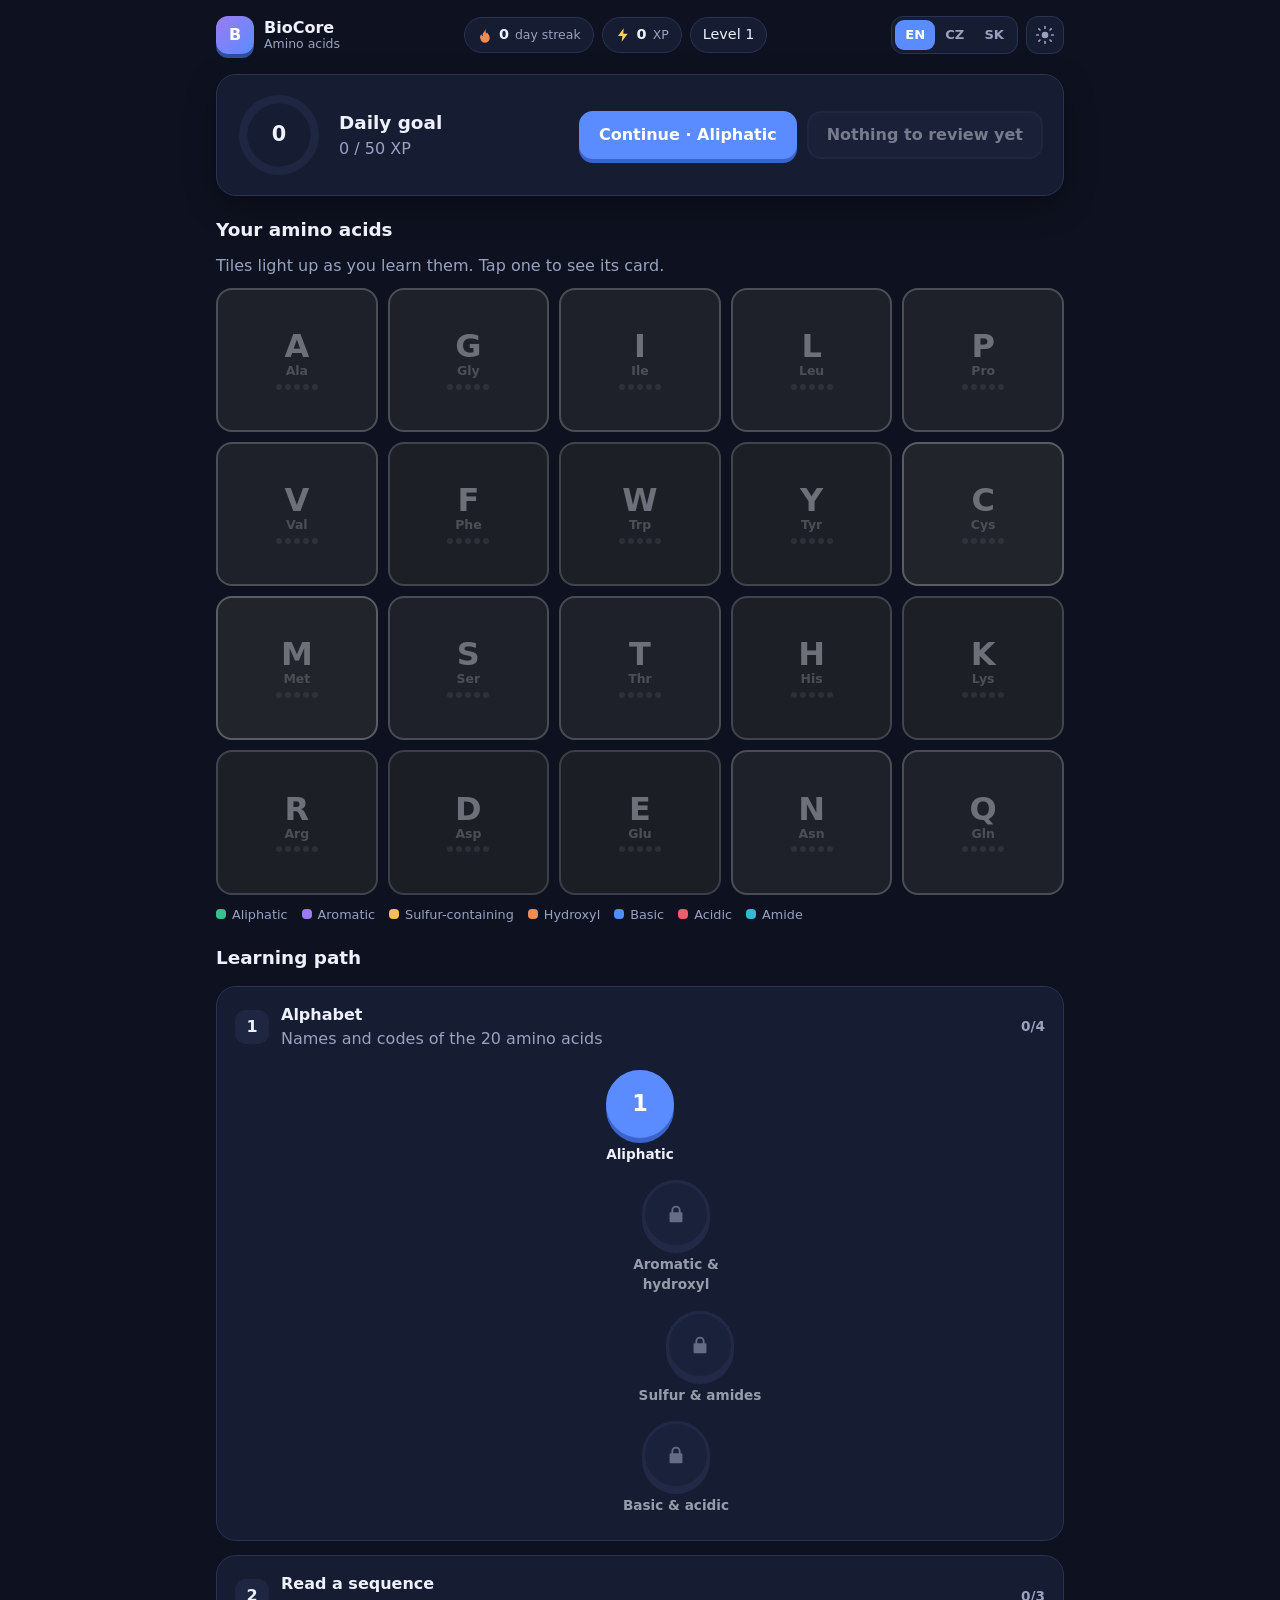
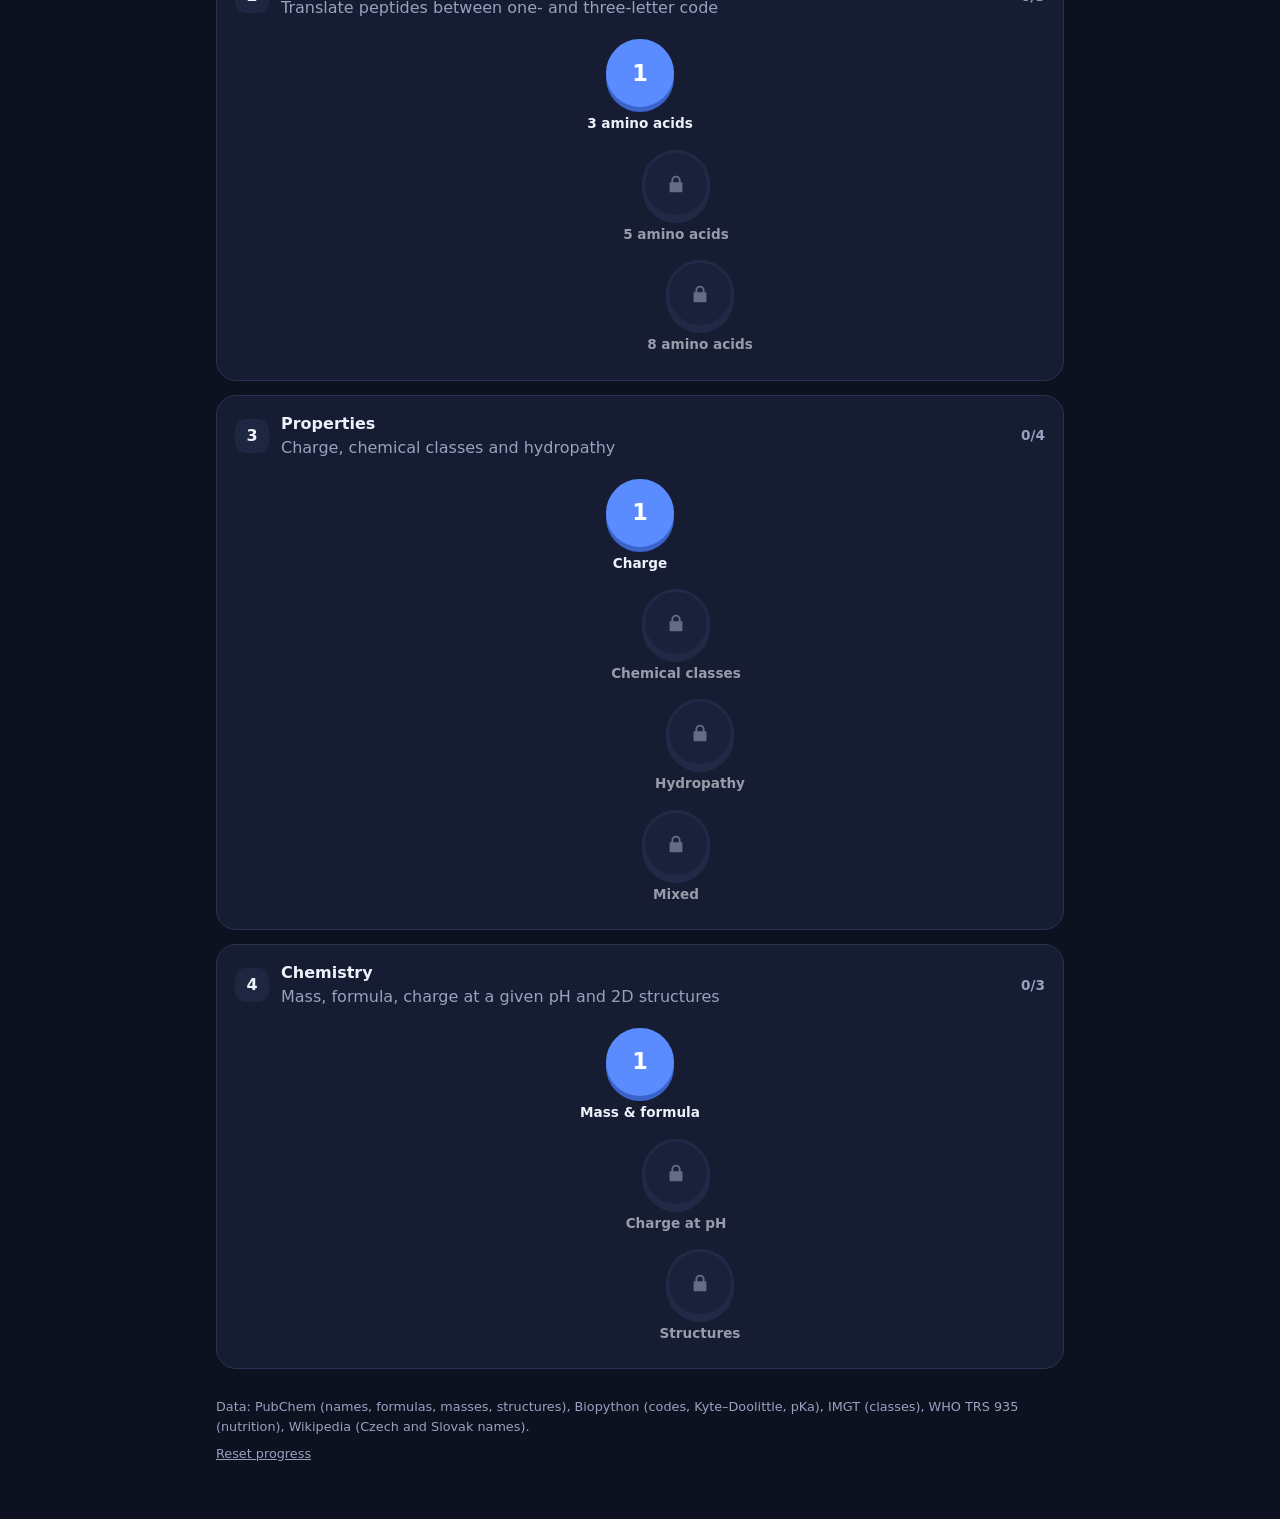
==== index.html @ cbd3492c "Pridaná prvá verzia modulu Aminokyseliny - Dáta z PubChem, Biopython, IMGT a WHO (build_data.py) - L" ====
<!doctype html>
<html lang="en" data-theme="dark">
<head>
<meta charset="utf-8">
<meta name="viewport" content="width=device-width, initial-scale=1">
<title>BioCore · Amino acids</title>
<link rel="stylesheet" href="css/style.css">
</head>
<body>
<div id="app"></div>
<script src="js/vendor/smiles-drawer.min.js"></script>
<script type="module" src="js/app.js"></script>
</body>
</html>
---- css/style.css ----
:root, :root[data-theme="dark"] {
  --bg: #0e1220; --surface: #161c31; --surface-2: #1e2642; --line: #2a3354;
  --text: #eef1fb; --muted: #98a2c0;
  --primary: #5b8cff; --primary-d: #3a63cc; --on-primary: #fff;
  --good: #3ddc97; --good-bg: #123a2c; --bad: #ff6b7a; --bad-bg: #40202a; --bad-d: #c94457; --gold: #ffcf5c;
  --c-aliphatic: #34c38f; --c-aromatic: #9b7bf2; --c-sulfur: #f2c14e; --c-hydroxyl: #f28b4e;
  --c-basic: #4f8ff7; --c-acidic: #ee5d6c; --c-amide: #35b9d6;
  --shadow: 0 10px 30px rgba(0, 0, 0, .35);
}
:root[data-theme="light"] {
  --bg: #f3f5fb; --surface: #ffffff; --surface-2: #eceff9; --line: #dde2f0;
  --text: #1a2038; --muted: #5d6785;
  --primary: #3d6df2; --primary-d: #2548b8;
  --good: #1a9d64; --good-bg: #dcf6ea; --bad: #d8394d; --bad-bg: #fde4e8; --bad-d: #a82a3b; --gold: #e0a100;
  --c-aliphatic: #1fa874; --c-aromatic: #7a55e0; --c-sulfur: #d49a00; --c-hydroxyl: #e0702a;
  --c-basic: #2f6fe0; --c-acidic: #d8394d; --c-amide: #16a0c0;
  --shadow: 0 10px 30px rgba(30, 40, 90, .12);
}

* { box-sizing: border-box; }
html { color-scheme: dark light; }
body {
  margin: 0; background: var(--bg); color: var(--text);
  font: 16px/1.5 Inter, system-ui, -apple-system, "Segoe UI", Roboto, sans-serif;
  -webkit-font-smoothing: antialiased;
}
h1, h2, p { margin: 0; }
h2 { font-size: 1.15rem; }
button, input { font: inherit; color: inherit; }
button { cursor: pointer; }
button:disabled { cursor: default; }
.muted { color: var(--muted); }
.icon { display: inline-flex; vertical-align: middle; }
:focus-visible { outline: 3px solid color-mix(in srgb, var(--primary) 60%, transparent); outline-offset: 2px; }

/* ---- layout ------------------------------------------------------------------------------ */
.page { max-width: 880px; margin: 0 auto; padding: 16px 16px 56px; display: grid; gap: 20px; }
.top { display: flex; align-items: center; gap: 12px; flex-wrap: wrap; justify-content: space-between; }
.brand { display: flex; align-items: center; gap: 10px; }
.brand > div { display: grid; line-height: 1.2; }
.brand .muted { font-size: .78rem; }
.logo {
  width: 38px; height: 38px; border-radius: 12px; display: grid; place-items: center; font-weight: 800; color: #fff;
  background: linear-gradient(135deg, var(--c-aromatic), var(--primary)); box-shadow: 0 4px 0 color-mix(in srgb, var(--primary-d) 80%, #000);
}
.chips { display: flex; gap: 8px; flex-wrap: wrap; }
.chip {
  display: inline-flex; align-items: center; gap: 6px; padding: 6px 12px; border-radius: 999px;
  background: var(--surface); border: 1px solid var(--line); font-size: .9rem;
}
.chip.flame .icon { color: var(--c-hydroxyl); }
.chip.bolt .icon { color: var(--gold); }
.chip .muted { font-size: .78rem; }
.tools { display: flex; gap: 8px; align-items: center; }
.seg { display: inline-flex; background: var(--surface); border: 1px solid var(--line); border-radius: 12px; padding: 3px; }
.seg button { border: 0; background: none; padding: 5px 10px; border-radius: 9px; font-size: .82rem; font-weight: 700; color: var(--muted); }
.seg button.on { background: var(--primary); color: var(--on-primary); }
.icon-btn {
  width: 38px; height: 38px; display: grid; place-items: center; border-radius: 12px;
  background: var(--surface); border: 1px solid var(--line); color: var(--muted);
}
.icon-btn:hover { color: var(--text); }

.card, .unit, .sheet { background: var(--surface); border: 1px solid var(--line); border-radius: 20px; }
.block { display: grid; gap: 10px; }

/* ---- buttons ----------------------------------------------------------------------------- */
.btn {
  border: 2px solid var(--line); border-radius: 14px; padding: 10px 18px; font-weight: 700; background: var(--surface-2);
  box-shadow: 0 4px 0 var(--line); transition: transform .08s, box-shadow .08s;
}
.btn:active:not(:disabled) { transform: translateY(3px); box-shadow: 0 1px 0 var(--line); }
.btn.primary { background: var(--primary); border-color: var(--primary); color: var(--on-primary); box-shadow: 0 4px 0 var(--primary-d); }
.btn.primary:active:not(:disabled) { box-shadow: 0 1px 0 var(--primary-d); }
.btn.danger { background: var(--bad); border-color: var(--bad); color: #fff; box-shadow: 0 4px 0 var(--bad-d); }
.btn:disabled { opacity: .45; box-shadow: none; transform: none; }
.btn.big { padding: 13px 28px; font-size: 1.05rem; }
.link { background: none; border: 0; color: var(--muted); text-decoration: underline; padding: 0; }

/* ---- daily goal ---------------------------------------------------------------------------- */
.goal { display: flex; align-items: center; gap: 18px; padding: 18px 20px; flex-wrap: wrap; box-shadow: var(--shadow); }
.ring { position: relative; width: 84px; height: 84px; display: grid; place-items: center; }
.ring svg { position: absolute; inset: 0; }
.ring .track { fill: none; stroke: var(--surface-2); stroke-width: 8; }
.ring .fill { fill: none; stroke: var(--good); stroke-width: 8; stroke-linecap: round; transition: stroke-dashoffset .6s; }
.ring b { font-size: 1.3rem; }
.goal-text { flex: 1; min-width: 120px; }
.goal-actions { display: flex; gap: 10px; flex-wrap: wrap; }

/* ---- amino acid tiles ------------------------------------------------------------------------ */
.tiles { display: grid; grid-template-columns: repeat(5, 1fr); gap: 10px; }
.tile {
  position: relative; aspect-ratio: 1.12; border-radius: 16px; border: 2px solid var(--c);
  background: color-mix(in srgb, var(--c) 20%, var(--surface)); display: grid; place-items: center; align-content: center; gap: 0;
  padding: 6px 4px; transition: transform .12s, filter .3s, opacity .3s;
}
.tile:hover { transform: translateY(-3px); }
.tile.dim { filter: grayscale(1); opacity: .42; }
.tile.dim:hover { opacity: .75; }
.tl-one { font-size: clamp(1.4rem, 5vw, 2rem); font-weight: 800; line-height: 1; }
.tl-three { font-size: .78rem; color: var(--muted); font-weight: 600; }
.due { position: absolute; top: 7px; right: 7px; width: 9px; height: 9px; border-radius: 50%; background: var(--gold); box-shadow: 0 0 0 3px color-mix(in srgb, var(--gold) 30%, transparent); }
.pips { display: inline-flex; gap: 3px; margin-top: 3px; }
.pips i { width: 6px; height: 6px; border-radius: 50%; background: color-mix(in srgb, var(--muted) 35%, transparent); }
.pips i.on { background: var(--good); }
.legend { display: flex; gap: 8px 14px; flex-wrap: wrap; font-size: .8rem; color: var(--muted); }
.key { display: inline-flex; align-items: center; gap: 6px; }
.key i { width: 10px; height: 10px; border-radius: 4px; background: var(--c); }

/* ---- learning path --------------------------------------------------------------------------- */
.unit { padding: 16px 18px 24px; margin-top: 4px; }
.unit-head { display: flex; align-items: center; gap: 12px; }
.unit-head > div { flex: 1; }
.unit-n { width: 34px; height: 34px; border-radius: 11px; display: grid; place-items: center; font-weight: 800; background: var(--surface-2); }
.unit-count { color: var(--muted); font-size: .85rem; font-weight: 700; }
.nodes { display: grid; justify-items: center; gap: 14px; margin-top: 18px; }
.node {
  background: none; border: 0; display: grid; justify-items: center; gap: 6px; transform: translateX(var(--off, 0));
}
.circle {
  width: 68px; height: 68px; border-radius: 50%; display: grid; place-items: center; font-size: 1.4rem; font-weight: 800;
  border: 3px solid var(--line); background: var(--surface-2); color: var(--muted); box-shadow: 0 5px 0 var(--line);
  transition: transform .1s, box-shadow .1s;
}
.node.open .circle { background: var(--primary); border-color: var(--primary); color: #fff; box-shadow: 0 5px 0 var(--primary-d); }
.node.done .circle { background: var(--good); border-color: var(--good); color: #fff; box-shadow: 0 5px 0 color-mix(in srgb, var(--good) 60%, #000); }
.node.next .circle { animation: bob 1.6s ease-in-out infinite; }
.node.open:active .circle, .node.done:active .circle { transform: translateY(4px); box-shadow: 0 1px 0 var(--primary-d); }
.node.locked { opacity: .6; }
.nlabel { font-size: .85rem; font-weight: 600; max-width: 150px; text-align: center; }
.stars { display: inline-flex; gap: 2px; color: color-mix(in srgb, var(--muted) 40%, transparent); }
.stars .on { color: var(--gold); }
@keyframes bob { 50% { transform: translateY(-5px); } }

.foot { display: grid; gap: 8px; justify-items: start; font-size: .8rem; margin-top: 8px; }

/* ---- amino acid card (modal) --------------------------------------------------------------------- */
.overlay { position: fixed; inset: 0; background: rgba(5, 8, 18, .6); backdrop-filter: blur(4px); display: grid; place-items: center; padding: 16px; z-index: 10; }
.sheet { position: relative; width: min(460px, 100%); max-height: 92vh; overflow: auto; padding: 22px; display: grid; gap: 14px; box-shadow: var(--shadow); }
.sheet .close { position: absolute; top: 12px; right: 12px; }
.sheet-head { display: flex; align-items: center; gap: 14px; padding-right: 44px; }
.badge {
  width: 62px; height: 62px; border-radius: 18px; display: grid; place-items: center; font-size: 2rem; font-weight: 800; color: #fff;
  background: var(--c); box-shadow: 0 5px 0 color-mix(in srgb, var(--c) 60%, #000);
}
.structure-host { min-height: 150px; display: grid; place-items: center; border-radius: 16px; background: var(--bg); border: 1px solid var(--line); padding: 6px; color: var(--muted); font-size: .8rem; word-break: break-all; }
.structure-host svg { width: 100%; max-width: 380px; height: auto; }
.kvs { display: grid; grid-template-columns: 1fr 1fr; gap: 8px; }
.kv { display: flex; justify-content: space-between; gap: 8px; align-items: center; padding: 8px 12px; border-radius: 12px; background: var(--surface-2); font-size: .88rem; }
.kvs .kv { flex-direction: column; align-items: flex-start; gap: 0; }
.pubchem { color: var(--primary); font-size: .85rem; }

/* ---- lesson ------------------------------------------------------------------------------------------ */
.lesson { min-height: 100vh; display: grid; grid-template-rows: auto 1fr auto; max-width: 720px; margin: 0 auto; }
.ltop { display: flex; align-items: center; gap: 14px; padding: 16px 16px 6px; }
.bar { flex: 1; height: 14px; border-radius: 999px; background: var(--surface-2); overflow: hidden; }
.bar i { display: block; height: 100%; background: var(--good); border-radius: 999px; transition: width .4s; }
.lmain { padding: 16px 16px 32px; display: grid; gap: 22px; align-content: start; }
.q-head { display: grid; gap: 10px; }
.q-prompt { font-size: 1.25rem; font-weight: 700; }
.q-big {
  justify-self: start; padding: 14px 22px; border-radius: 18px; background: var(--surface); border: 2px solid var(--line); font-weight: 800;
  box-shadow: 0 4px 0 var(--line); max-width: 100%; overflow-wrap: anywhere;
}
.q-big.word { font-size: 1.8rem; }
.q-big.code { font-size: 2.4rem; font-family: ui-monospace, "SF Mono", Menlo, monospace; }
.q-big.seq { font-size: 1.6rem; font-family: ui-monospace, "SF Mono", Menlo, monospace; letter-spacing: .08em; }
.q-structure { min-height: 200px; }
.opts { display: grid; gap: 12px; }
.opts.n4 { grid-template-columns: 1fr 1fr; }
.opt {
  position: relative; text-align: left; padding: 14px 16px 14px 44px; border-radius: 16px; background: var(--surface);
  border: 2px solid var(--line); box-shadow: 0 4px 0 var(--line); font-weight: 600; font-size: 1.05rem; transition: transform .08s, box-shadow .08s;
}
.opt.code { font-family: ui-monospace, "SF Mono", Menlo, monospace; font-size: 1.25rem; }
.opt.seq { font-family: ui-monospace, "SF Mono", Menlo, monospace; font-size: 1rem; letter-spacing: .05em; }
.opt:hover:not(:disabled) { border-color: var(--primary); }
.opt.sel { border-color: var(--primary); background: color-mix(in srgb, var(--primary) 16%, var(--surface)); box-shadow: 0 4px 0 var(--primary-d); }
.opt.good { border-color: var(--good); background: var(--good-bg); box-shadow: 0 4px 0 color-mix(in srgb, var(--good) 60%, #000); }
.opt.bad { border-color: var(--bad); background: var(--bad-bg); box-shadow: 0 4px 0 var(--bad-d); animation: shake .35s; }
.opt:disabled { color: inherit; }
.key-hint {
  position: absolute; left: 12px; top: 50%; transform: translateY(-50%); width: 22px; height: 22px; border-radius: 7px; display: grid; place-items: center;
  font-size: .72rem; font-weight: 700; color: var(--muted); border: 1.5px solid var(--line);
}
.opt.match { padding-left: 16px; }
.matchgrid { display: grid; grid-template-columns: 1fr 1fr; gap: 16px; }
.matchgrid > div { display: grid; gap: 12px; align-content: start; }
.typebox { display: grid; }
.answer {
  width: 100%; padding: 16px 18px; border-radius: 16px; background: var(--surface); border: 2px solid var(--line); font-size: 1.3rem;
  box-shadow: 0 4px 0 var(--line);
}
.answer.single { max-width: 130px; justify-self: center; text-align: center; font-size: 2.6rem; font-weight: 800; padding: 10px 0; font-family: ui-monospace, "SF Mono", Menlo, monospace; text-transform: uppercase; }
.answer.single::placeholder { color: var(--muted); opacity: .5; }
.typebox { gap: 18px; }
.pad { display: none; }
.padkey {
  min-height: 48px; border-radius: 12px; border: 2px solid var(--line); background: var(--surface); box-shadow: 0 3px 0 var(--line);
  font-weight: 800; font-size: 1.1rem; font-family: ui-monospace, "SF Mono", Menlo, monospace;
}
.padkey:active { transform: translateY(2px); box-shadow: 0 1px 0 var(--line); }
.hint { margin-right: auto; }
@media (pointer: coarse) { .pad { display: grid; grid-template-columns: repeat(5, 1fr); gap: 8px; } }
.answer:focus { outline: none; border-color: var(--primary); }
.answer.good { border-color: var(--good); background: var(--good-bg); }
.answer.bad { border-color: var(--bad); background: var(--bad-bg); animation: shake .35s; }
@keyframes shake { 25% { transform: translateX(-6px); } 75% { transform: translateX(6px); } }

.lfoot { padding: 16px; border-top: 2px solid var(--line); display: flex; justify-content: flex-end; align-items: center; gap: 16px; min-height: 92px; }
.lfoot.good { background: var(--good-bg); border-color: var(--good); color: var(--good); }
.lfoot.bad { background: var(--bad-bg); border-color: var(--bad); color: var(--bad); }
.lfoot .fb { flex: 1; display: grid; gap: 2px; }
.fb-title { display: flex; align-items: center; gap: 8px; font-size: 1.2rem; font-weight: 800; }
.fb-answer { font-weight: 700; }
.fb-explain { color: var(--text); font-size: .9rem; white-space: pre-line; opacity: .9; }

/* ---- result ---------------------------------------------------------------------------------------------- */
.result { min-height: 100vh; display: grid; place-content: center; justify-items: center; gap: 22px; padding: 24px; text-align: center; }
.trophy { display: flex; gap: 6px; color: color-mix(in srgb, var(--muted) 35%, transparent); }
.trophy .on { color: var(--gold); animation: pop .5s both; }
.trophy span:nth-child(2) { margin-top: -14px; }
.trophy .on:nth-child(2) { animation-delay: .15s; }
.trophy .on:nth-child(3) { animation-delay: .3s; }
@keyframes pop { 0% { transform: scale(0) rotate(-30deg); } 70% { transform: scale(1.25); } 100% { transform: scale(1); } }
.result-stats { display: flex; gap: 14px; }
.result-stats > div { display: grid; gap: 2px; padding: 14px 20px; min-width: 104px; border-radius: 16px; background: var(--surface); border: 1px solid var(--line); }
.result-stats b { font-size: 1.6rem; }
.result-stats .muted { font-size: .8rem; }
.result-actions { display: flex; gap: 12px; flex-wrap: wrap; justify-content: center; }

@media (max-width: 560px) {
  .tiles { grid-template-columns: repeat(4, 1fr); gap: 8px; }
  .opts.n4 { grid-template-columns: 1fr; }
  .matchgrid { gap: 10px; }
  .goal-actions .btn { flex: 1; }
  .kvs { grid-template-columns: 1fr; }
}
@media (prefers-reduced-motion: reduce) {
  * { animation: none !important; transition: none !important; }
}
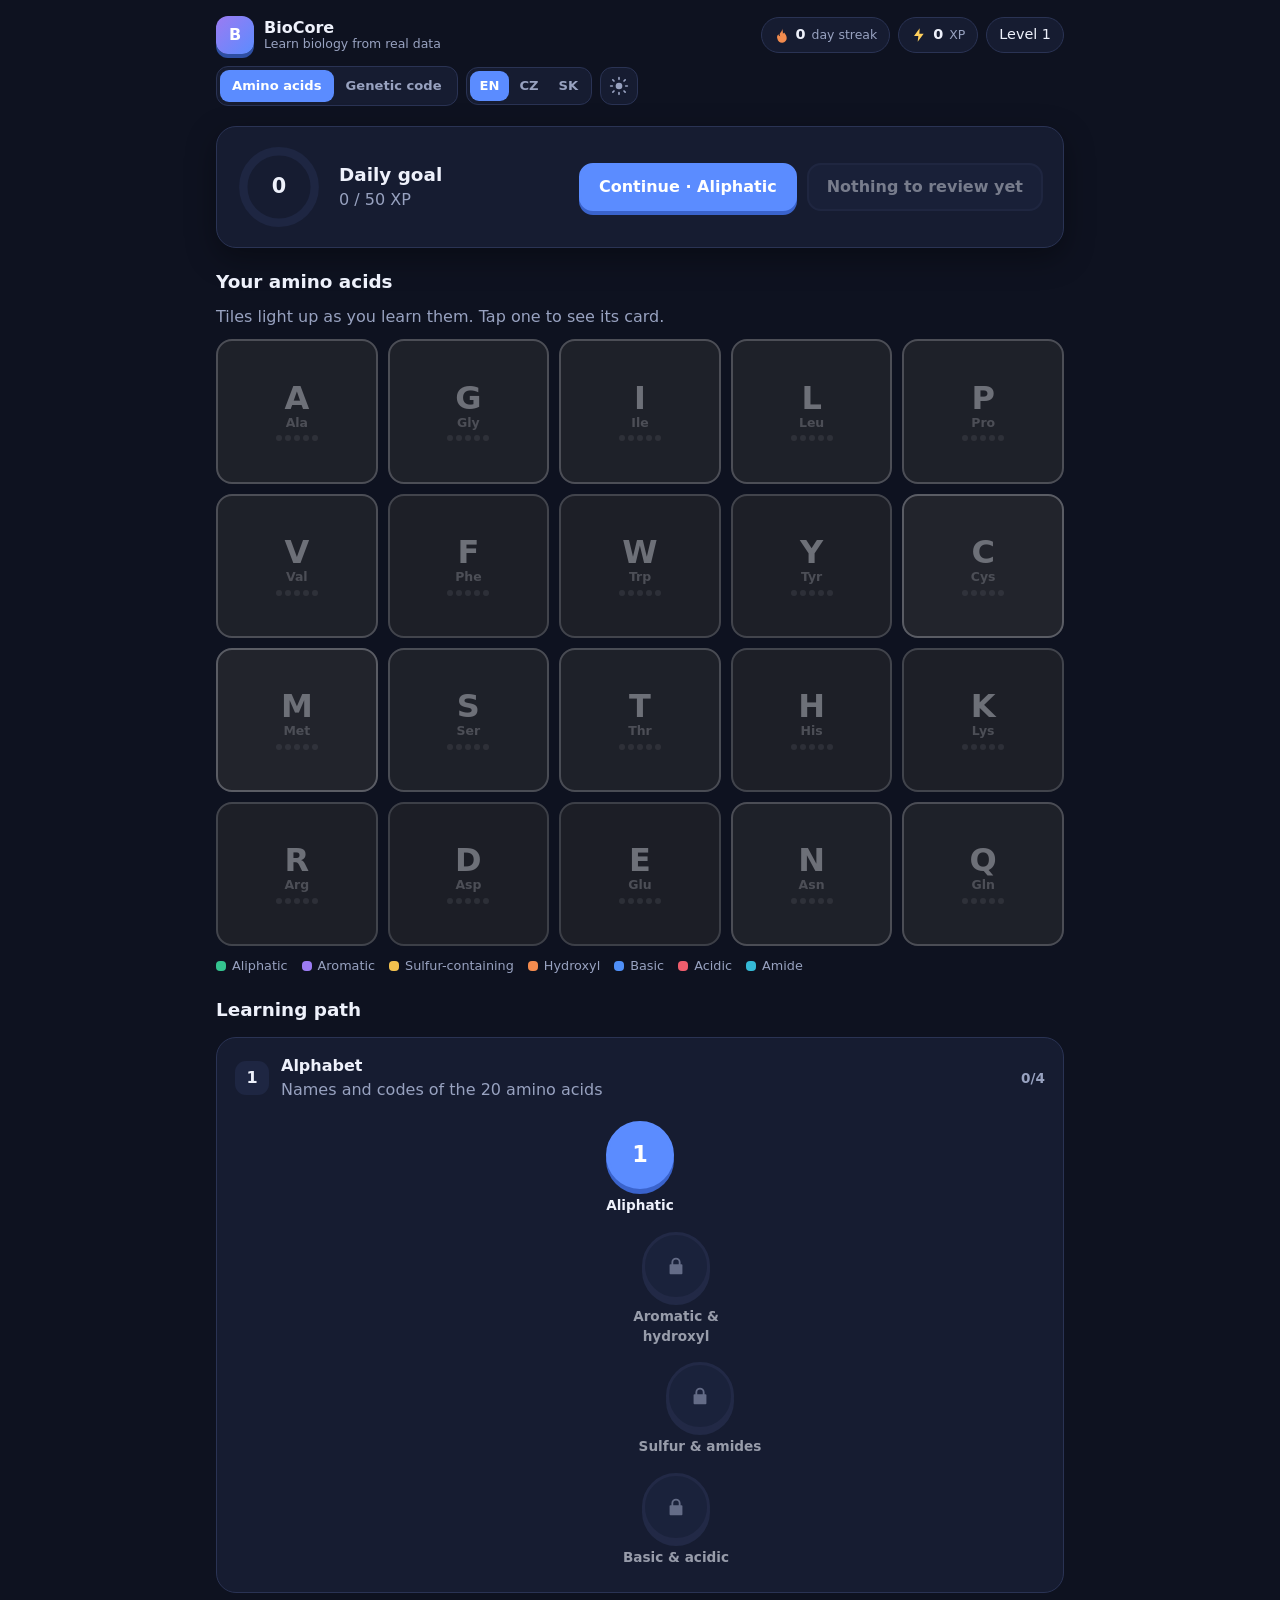
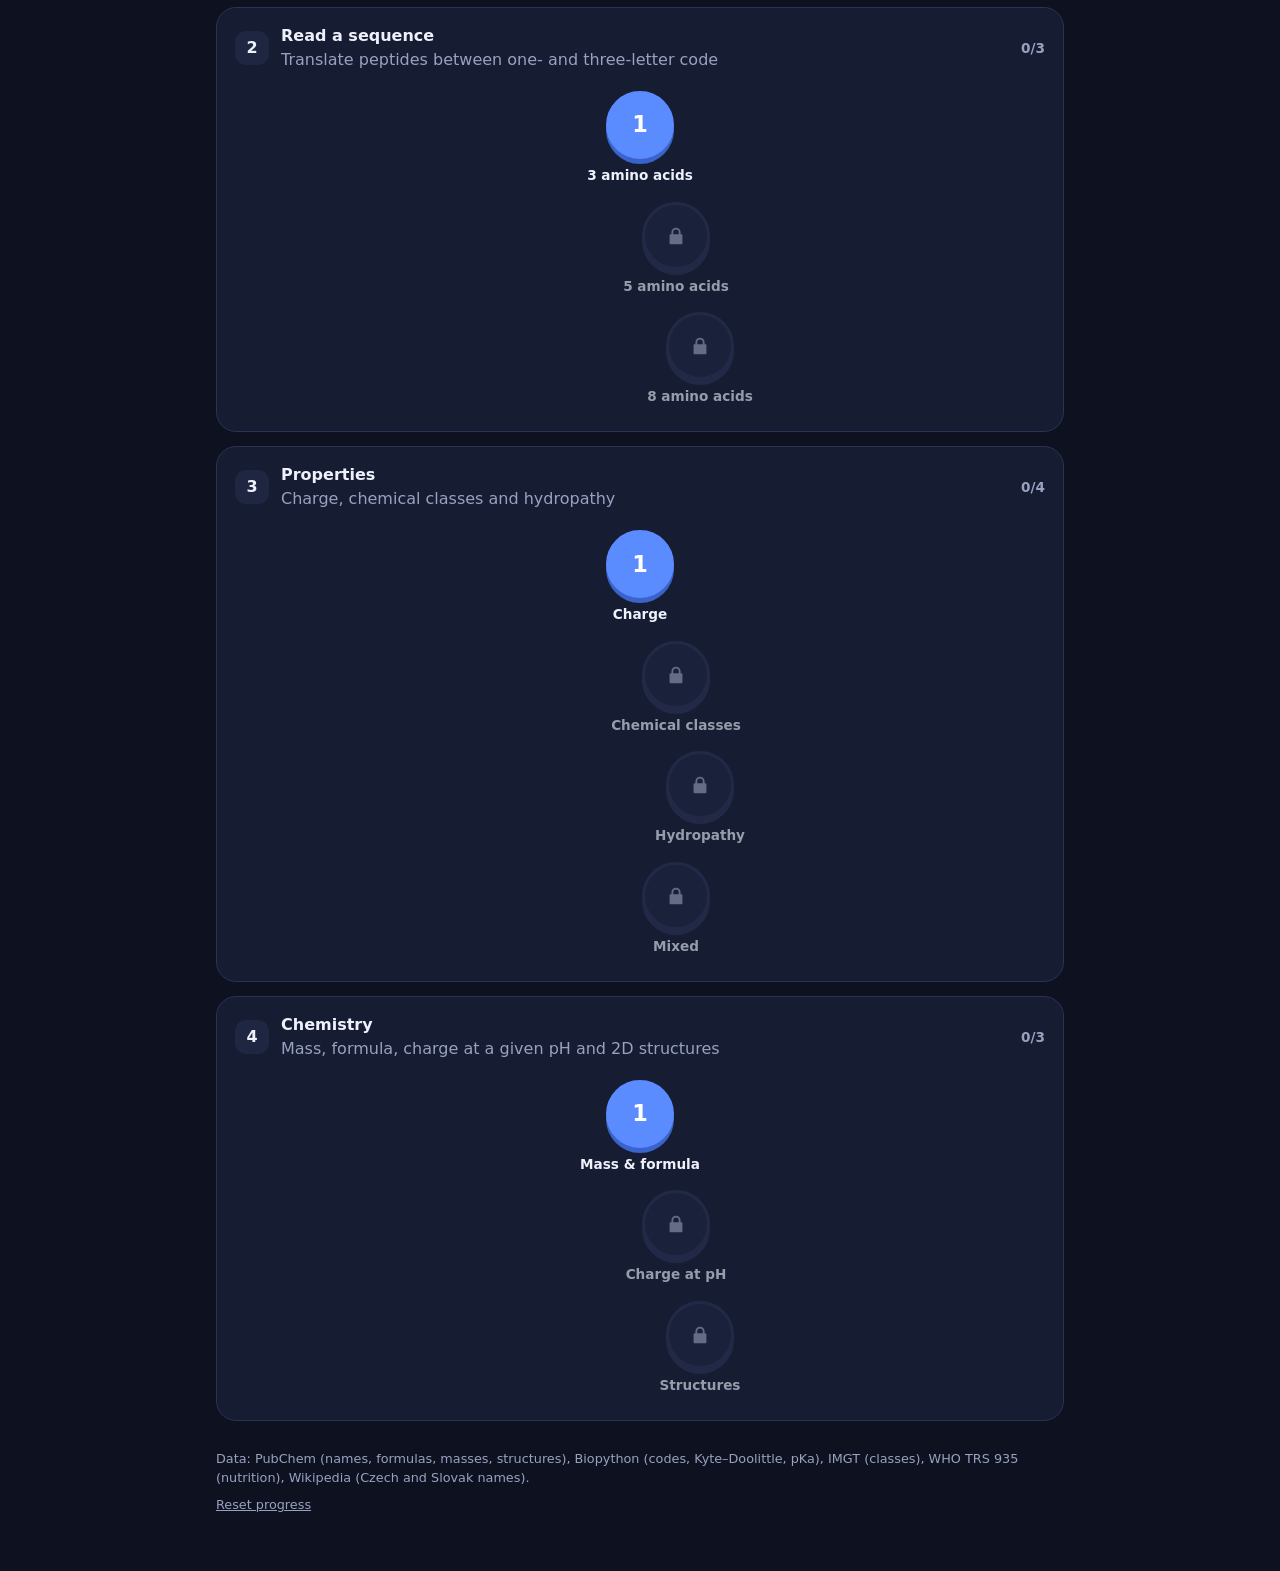
==== commit 093ddcb9: "Add the genetic code and translation module - Codon wheel: pick a base in each ring to build a codon" ====
--- a/index.html
+++ b/index.html
@@ -3,7 +3,7 @@
 <head>
 <meta charset="utf-8">
 <meta name="viewport" content="width=device-width, initial-scale=1">
-<title>BioCore · Amino acids</title>
+<title>BioCore</title>
 <link rel="stylesheet" href="css/style.css">
 </head>
 <body>
--- a/css/style.css
+++ b/css/style.css
@@ -168,6 +168,8 @@
 .q-structure { min-height: 200px; }
 .opts { display: grid; gap: 12px; }
 .opts.n4 { grid-template-columns: 1fr 1fr; }
+/* long answer texts (e.g. the consequences of a wobble mutation) need the full width to stay readable */
+.opts.wide { grid-template-columns: 1fr; }
 .opt {
   position: relative; text-align: left; padding: 14px 16px 14px 44px; border-radius: 16px; background: var(--surface);
   border: 2px solid var(--line); box-shadow: 0 4px 0 var(--line); font-weight: 600; font-size: 1.05rem; transition: transform .08s, box-shadow .08s;
@@ -207,13 +209,16 @@
 .answer.bad { border-color: var(--bad); background: var(--bad-bg); animation: shake .35s; }
 @keyframes shake { 25% { transform: translateX(-6px); } 75% { transform: translateX(6px); } }
 
-.lfoot { padding: 16px; border-top: 2px solid var(--line); display: flex; justify-content: flex-end; align-items: center; gap: 16px; min-height: 92px; }
+.lfoot { padding: 16px; border-top: 2px solid var(--line); display: flex; flex-wrap: wrap; justify-content: flex-end; align-items: flex-end; gap: 12px 16px; min-height: 92px; }
 .lfoot.good { background: var(--good-bg); border-color: var(--good); color: var(--good); }
 .lfoot.bad { background: var(--bad-bg); border-color: var(--bad); color: var(--bad); }
-.lfoot .fb { flex: 1; display: grid; gap: 2px; }
+.lfoot .fb { flex: 1 1 320px; min-width: 0; display: grid; gap: 4px; }
 .fb-title { display: flex; align-items: center; gap: 8px; font-size: 1.2rem; font-weight: 800; }
 .fb-answer { font-weight: 700; }
-.fb-explain { color: var(--text); font-size: .9rem; white-space: pre-line; opacity: .9; }
+/* the explanation is shown after every answer, right or wrong: it is what the lesson is really about */
+.fb-explain { display: grid; gap: 2px; color: var(--text); font-size: .92rem; }
+.fb-why { text-transform: uppercase; letter-spacing: .06em; font-size: .72rem; opacity: .7; }
+.fb-text { white-space: pre-line; line-height: 1.5; max-width: 66ch; }
 
 /* ---- result ---------------------------------------------------------------------------------------------- */
 .result { min-height: 100vh; display: grid; place-content: center; justify-items: center; gap: 22px; padding: 24px; text-align: center; }
@@ -229,6 +234,106 @@
 .result-stats .muted { font-size: .8rem; }
 .result-actions { display: flex; gap: 12px; flex-wrap: wrap; justify-content: center; }
 
+/* ---- modules & tool cards ------------------------------------------------------------------- */
+.seg.mods button { padding: 6px 12px; }
+.toolbar { display: flex; align-items: center; gap: 10px; }
+.toolbar > div { display: grid; line-height: 1.25; }
+.toolbar .muted { font-size: .78rem; }
+
+.toolcards { display: grid; grid-template-columns: 1fr 1fr; gap: 12px; }
+.toolcard {
+  display: flex; gap: 12px; align-items: flex-start; text-align: left; padding: 16px; border-radius: 18px;
+  background: var(--surface); border: 2px solid var(--line); box-shadow: 0 4px 0 var(--line);
+}
+.toolcard:hover { border-color: var(--primary); }
+.toolcard:active { transform: translateY(3px); box-shadow: 0 1px 0 var(--line); }
+.toolcard > div { display: grid; gap: 3px; }
+.toolcard .muted { font-size: .84rem; font-weight: 500; }
+.toolcard-icon { color: var(--primary); display: inline-flex; margin-top: 2px; }
+
+/* ---- codon wheel ----------------------------------------------------------------------------- */
+.readout {
+  display: flex; align-items: center; gap: 14px; flex-wrap: wrap; padding: 12px 18px;
+  border-radius: 18px; background: var(--surface); border: 1px solid var(--line);
+}
+.rd-codon { font: 800 1.7rem/1 ui-monospace, "SF Mono", Menlo, monospace; letter-spacing: .12em; }
+.rd-arrow { color: var(--muted); font-size: 1.3rem; }
+.rd-aa { display: grid; line-height: 1.2; }
+.rd-aa b.stop, .wheel-center b.stop { color: var(--bad); }
+.tag {
+  margin-left: auto; padding: 4px 10px; border-radius: 999px; font-size: .72rem; font-weight: 700;
+  background: color-mix(in srgb, var(--gold) 22%, transparent); color: var(--gold);
+}
+.wheel { --u: min(340px, 84vw); position: relative; width: var(--u); aspect-ratio: 1; margin: 10px auto; }
+.wheel .band {
+  position: absolute; left: 50%; top: 50%; transform: translate(-50%, -50%);
+  border: 1.5px dashed var(--line); border-radius: 50%;
+}
+.wheel .base {
+  position: absolute; left: 50%; top: 50%; width: calc(var(--u) * .13); height: calc(var(--u) * .13);
+  margin: calc(var(--u) * -.065) 0 0 calc(var(--u) * -.065);
+  display: grid; place-items: center; border-radius: 50%; font-weight: 800; font-size: calc(var(--u) * .055);
+  background: var(--surface-2); border: 2px solid var(--line); color: var(--text);
+  transform: rotate(calc(var(--i) * 90deg)) translateY(calc(var(--r) * var(--u) * -1)) rotate(calc(var(--i) * -90deg));
+}
+.wheel .base.on { background: var(--primary); border-color: var(--primary); color: var(--on-primary); }
+.wheel-center {
+  position: absolute; left: 50%; top: 50%; transform: translate(-50%, -50%); width: 24%; aspect-ratio: 1;
+  display: grid; place-items: center; border-radius: 50%; background: var(--surface); border: 2px solid var(--line);
+  font-size: calc(var(--u) * .07); font-weight: 800;
+}
+.center { text-align: center; }
+.aapick { display: flex; flex-wrap: wrap; gap: 6px; justify-content: center; }
+.aa-chip {
+  width: 36px; height: 36px; border-radius: 10px; background: var(--surface); border: 2px solid var(--line);
+  font-weight: 800; font-family: ui-monospace, "SF Mono", Menlo, monospace;
+}
+.aa-chip.on { background: var(--primary); border-color: var(--primary); color: var(--on-primary); }
+.codonlist { display: grid; gap: 8px; justify-items: center; }
+.codonchips { display: flex; flex-wrap: wrap; gap: 6px; justify-content: center; }
+.codonchip {
+  padding: 6px 12px; border-radius: 10px; background: var(--surface); border: 2px solid var(--line);
+  font-family: ui-monospace, "SF Mono", Menlo, monospace; font-weight: 700; letter-spacing: .06em;
+}
+.codonchip.on { border-color: var(--primary); color: var(--primary); }
+
+
+/* ---- translate & mutate (3 reading frames) --------------------------------------------------- */
+.tiers { display: grid; gap: 10px; }
+.tier { display: grid; gap: 6px; padding: 10px 12px; background: var(--surface); border: 1px solid var(--line); border-radius: 16px; }
+.tier.on { border-color: var(--good); box-shadow: 0 0 0 2px color-mix(in srgb, var(--good) 30%, transparent); }
+.tier-head { display: flex; align-items: center; gap: 8px; font-size: .82rem; }
+.tier-head b { color: var(--muted); }
+.tier-head .state { margin-left: auto; display: inline-flex; align-items: center; gap: 5px; color: var(--good); font-weight: 700; }
+.seq-row { font-family: ui-monospace, "SF Mono", Menlo, monospace; font-size: .8rem; line-height: 2.1; }
+.codon { display: inline-flex; flex-direction: column; align-items: center; padding: 0 1px; margin: 1px; border-radius: 8px; }
+.codon .nts { display: inline-flex; }
+.codon .aa { font-size: .62rem; line-height: 1; color: var(--muted); }
+.nt { border: 0; background: none; padding: 0; color: inherit; font: inherit; border-radius: 3px; }
+.nt:hover { background: color-mix(in srgb, var(--primary) 35%, transparent); }
+.codon.start { background: color-mix(in srgb, var(--gold) 22%, transparent); }
+.codon.start .aa, .codon.start .nt { color: var(--gold); }
+.codon.stop { background: var(--bad-bg); }
+.codon.stop .aa { color: var(--bad); font-weight: 700; }
+.codon.premature { box-shadow: 0 0 0 2px var(--bad); }
+.prem-tag {
+  display: inline-block; vertical-align: middle; margin: 0 4px; padding: 1px 5px; border-radius: 6px;
+  font-size: .68rem; font-weight: 800; color: var(--bad); background: var(--bad-bg);
+}
+.tr-nav, .tr-actions { display: flex; align-items: center; gap: 10px; flex-wrap: wrap; justify-content: space-between; }
+.tr-actions { justify-content: flex-start; }
+.tr-nav .btn, .tr-actions .btn { padding: 8px 12px; font-size: .85rem; }
+.protein { display: grid; gap: 6px; padding: 12px; background: var(--surface); border: 1px solid var(--line); border-radius: 16px; }
+.prot-head { display: flex; justify-content: space-between; gap: 10px; font-size: .85rem; }
+.chip.bad { border-color: var(--bad); color: var(--bad); font-weight: 700; }
+.prot-seq { font-family: ui-monospace, "SF Mono", Menlo, monospace; font-size: .8rem; line-height: 1.7; word-break: break-all; color: var(--muted); }
+
+@media (max-width: 560px) {
+  .toolcards { grid-template-columns: 1fr; }
+  .toolcard { padding: 12px; }
+}
+
+
 @media (max-width: 560px) {
   .tiles { grid-template-columns: repeat(4, 1fr); gap: 8px; }
   .opts.n4 { grid-template-columns: 1fr; }
